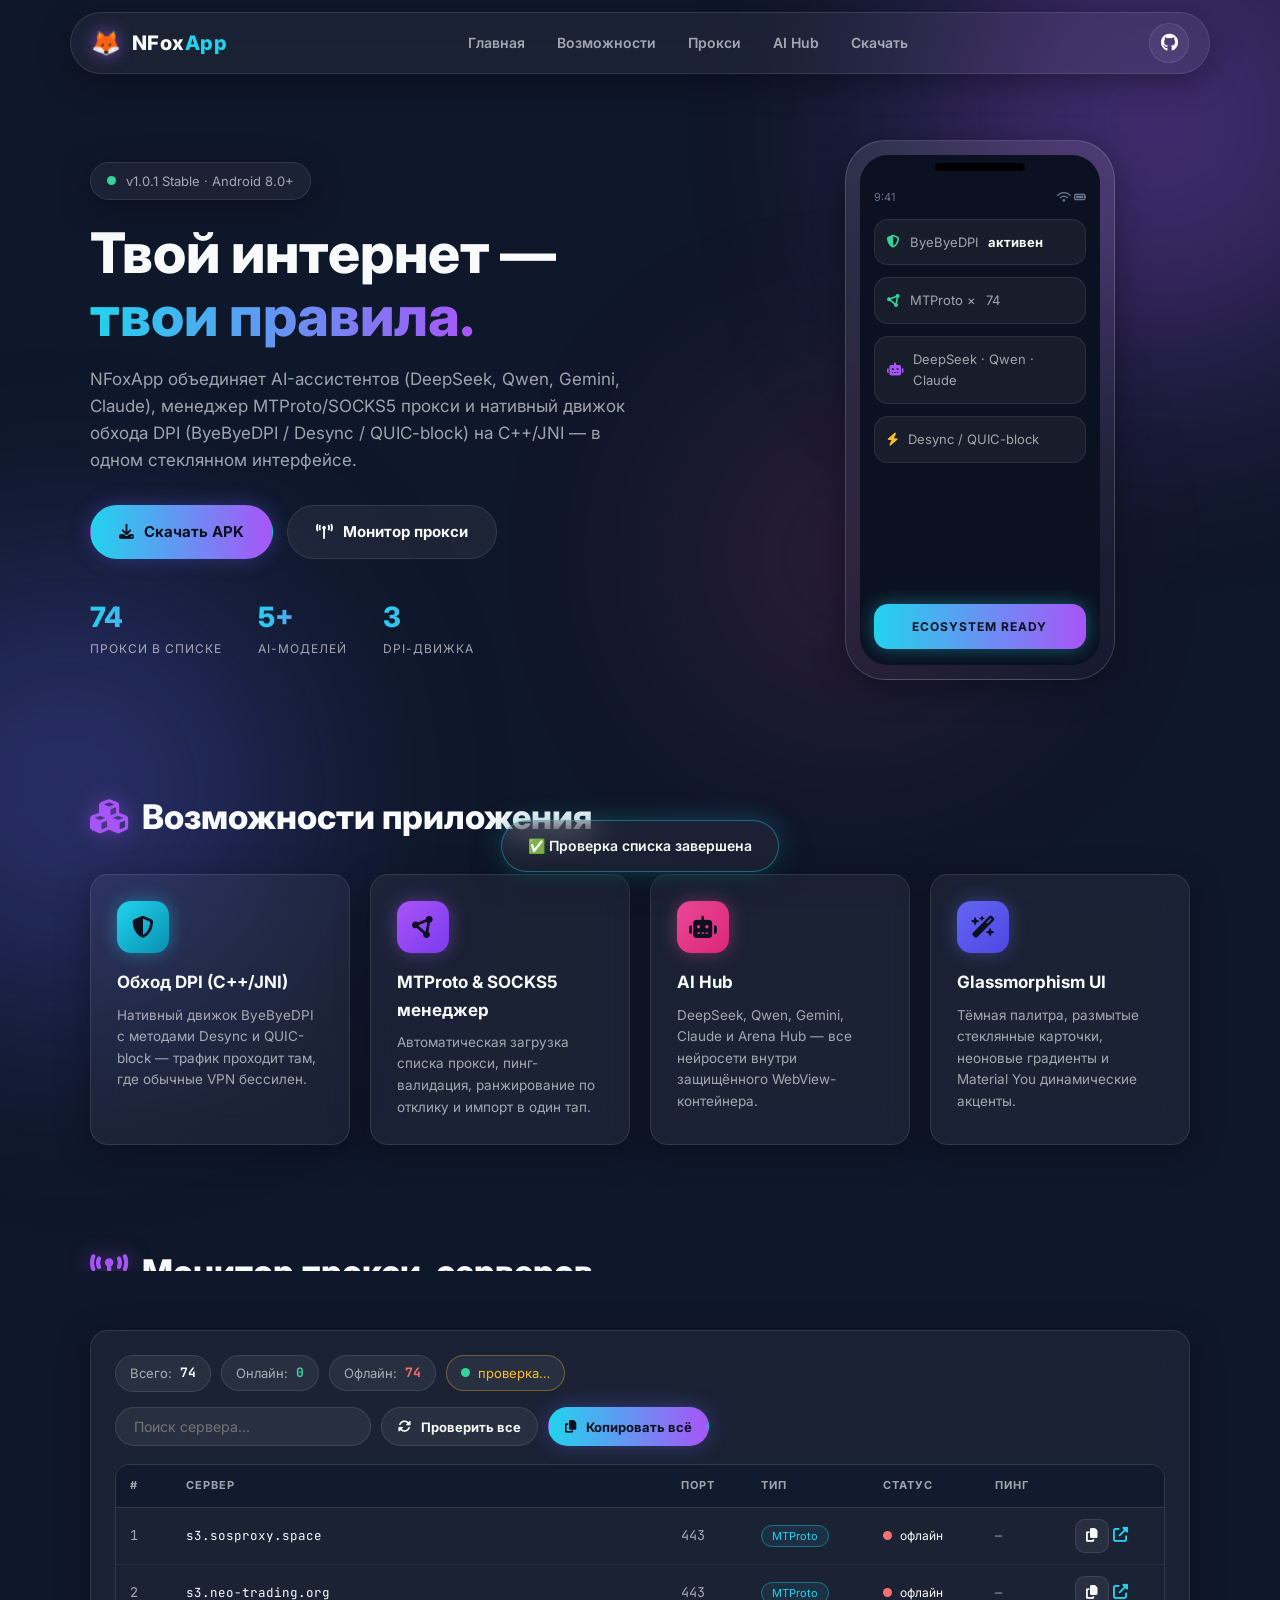
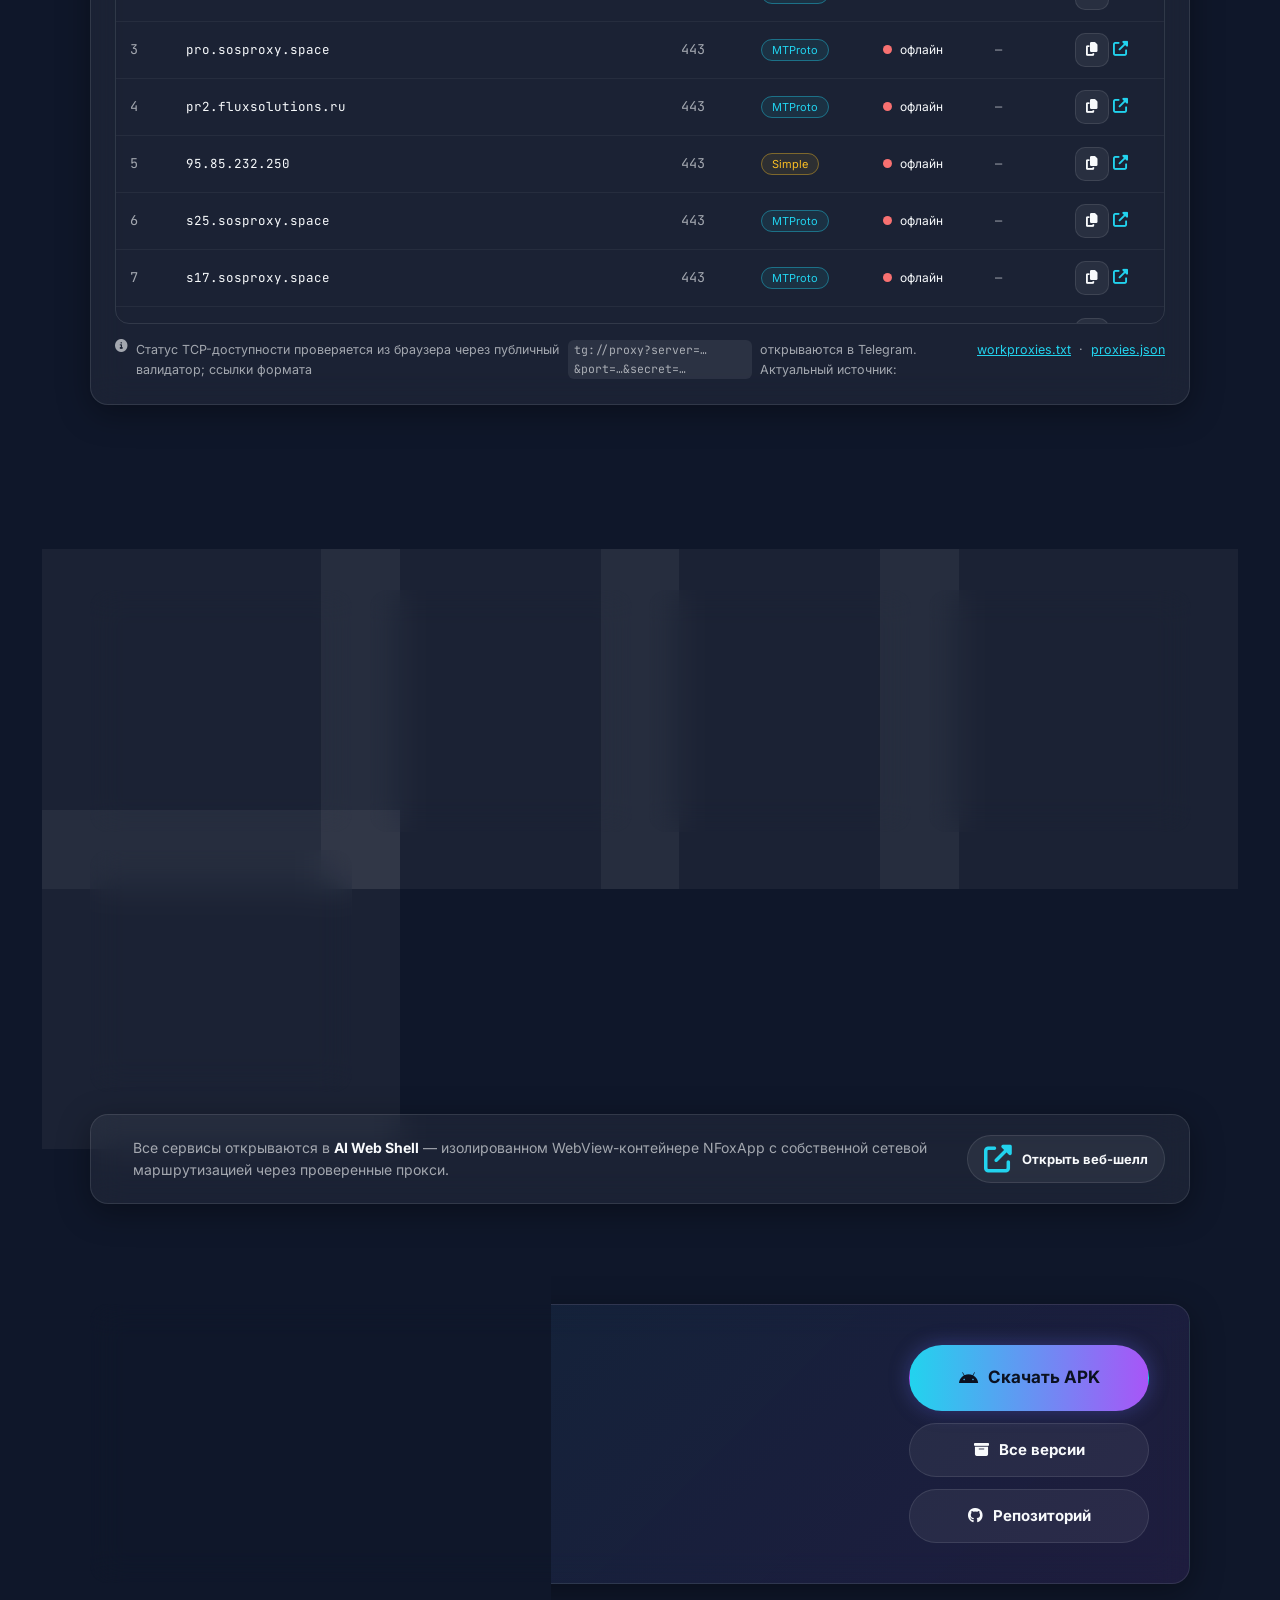
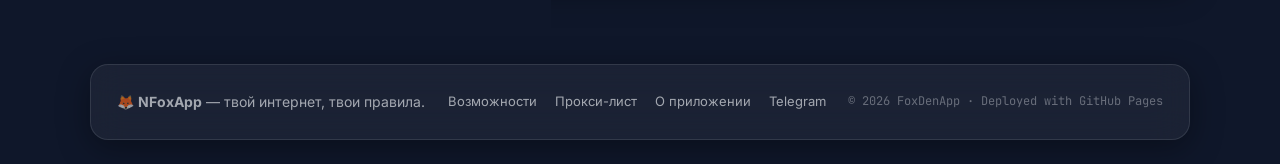
==== index.html @ ea8c168e "NFoxApp Glassmorphic Landing with Proxy Monitor and GitHub Pages CI/CD - Added index.html, styles.cs" ====
<!DOCTYPE html>
<html lang="ru">
<head>
    <meta charset="UTF-8">
    <meta name="viewport" content="width=device-width, initial-scale=1.0">
    <meta name="description" content="NFoxApp — AI-ассистенты, MTProto/SOCKS5 прокси и нативный обход DPI в одном стеклянном интерфейсе.">
    <title>NFoxApp 🦊 — AI Hub · Прокси · Обход DPI</title>
    <link rel="preconnect" href="https://fonts.googleapis.com">
    <link rel="preconnect" href="https://fonts.gstatic.com" crossorigin>
    <link href="https://fonts.googleapis.com/css2?family=Inter:wght@300;400;600;700;800&family=JetBrains+Mono:wght@400;600&display=swap" rel="stylesheet">
    <link rel="stylesheet" href="https://cdnjs.cloudflare.com/ajax/libs/font-awesome/6.5.1/css/all.min.css">
    <link rel="stylesheet" href="styles.css">
</head>
<body>
    <!-- Фоновые неоновые сферы -->
    <div class="orb orb-purple"></div>
    <div class="orb orb-blue"></div>
    <div class="orb orb-pink"></div>

    <!-- ===================== ШАПКА ===================== -->
    <header class="site-header glass">
        <a href="#" class="logo">
            <span class="logo-icon">🦊</span>
            <span class="logo-text">NFox<span class="logo-accent">App</span></span>
        </a>
        <nav class="main-nav" id="mainNav">
            <a href="#hero">Главная</a>
            <a href="#features">Возможности</a>
            <a href="#proxy-monitor">Прокси</a>
            <a href="#ai-hub">AI Hub</a>
            <a href="#download">Скачать</a>
        </nav>
        <div class="header-actions">
            <a href="https://github.com/FoxDenApp" target="_blank" rel="noopener" class="icon-btn" title="GitHub репозиторий">
                <i class="fa-brands fa-github"></i>
            </a>
            <button class="burger" id="burgerBtn" aria-label="Открыть меню">
                <span></span><span></span><span></span>
            </button>
        </div>
    </header>

    <main>
        <!-- ===================== HERO ===================== -->
        <section class="hero" id="hero">
            <div class="hero-content reveal">
                <div class="hero-badge glass">
                    <span class="pulse-dot"></span> v1.0.1 Stable · Android 8.0+
                </div>
                <h1 class="hero-title">
                    Твой интернет —<br>
                    <span class="gradient-text">твои правила.</span>
                </h1>
                <p class="hero-subtitle">
                    NFoxApp объединяет AI-ассистентов (DeepSeek, Qwen, Gemini, Claude),
                    менеджер MTProto/SOCKS5 прокси и нативный движок обхода DPI
                    (ByeByeDPI / Desync / QUIC-block) на C++/JNI — в одном стеклянном интерфейсе.
                </p>
                <div class="hero-buttons">
                    <a href="#download" class="btn btn-primary"><i class="fa-solid fa-download"></i> Скачать APK</a>
                    <a href="#proxy-monitor" class="btn btn-ghost"><i class="fa-solid fa-tower-broadcast"></i> Монитор прокси</a>
                </div>
                <div class="hero-stats">
                    <div class="stat"><span class="stat-num gradient-text" id="statProxies">—</span><span class="stat-label">прокси в списке</span></div>
                    <div class="stat"><span class="stat-num gradient-text">5+</span><span class="stat-label">AI-моделей</span></div>
                    <div class="stat"><span class="stat-num gradient-text">3</span><span class="stat-label">DPI-движка</span></div>
                </div>
            </div>
            <div class="hero-visual reveal delay-2">
                <div class="phone-mock glass">
                    <div class="phone-notch"></div>
                    <div class="phone-screen">
                        <div class="phone-statusbar"><span>9:41</span><span><i class="fa-solid fa-wifi"></i> <i class="fa-solid fa-battery-full"></i></span></div>
                        <div class="phone-card"><i class="fa-solid fa-shield-halved ok"></i> ByeByeDPI <b>активен</b></div>
                        <div class="phone-card"><i class="fa-solid fa-circle-nodes ok"></i> MTProto × <span id="phoneProxyCount">81</span></div>
                        <div class="phone-card"><i class="fa-solid fa-robot ai"></i> DeepSeek · Qwen · Claude</div>
                        <div class="phone-card"><i class="fa-solid fa-bolt warn"></i> Desync / QUIC-block</div>
                        <div class="phone-btn">ECOSYSTEM READY</div>
                    </div>
                </div>
            </div>
        </section>

        <!-- ===================== ВОЗМОЖНОСТИ ===================== -->
        <section class="section-block" id="features">
            <h2 class="section-title reveal"><i class="fa-solid fa-cubes"></i> Возможности приложения</h2>
            <div class="features-grid">
                <article class="glass card feat-card reveal">
                    <div class="feat-icon icon-cyan"><i class="fa-solid fa-shield-halved"></i></div>
                    <h3>Обход DPI (C++/JNI)</h3>
                    <p>Нативный движок ByeByeDPI с методами Desync и QUIC-block — трафик проходит там, где обычные VPN бессилен.</p>
                </article>
                <article class="glass card feat-card reveal delay-1">
                    <div class="feat-icon icon-purple"><i class="fa-solid fa-circle-nodes"></i></div>
                    <h3>MTProto & SOCKS5 менеджер</h3>
                    <p>Автоматическая загрузка списка прокси, пинг-валидация, ранжирование по отклику и импорт в один тап.</p>
                </article>
                <article class="glass card feat-card reveal delay-2">
                    <div class="feat-icon icon-pink"><i class="fa-solid fa-robot"></i></div>
                    <h3>AI Hub</h3>
                    <p>DeepSeek, Qwen, Gemini, Claude и Arena Hub — все нейросети внутри защищённого WebView-контейнера.</p>
                </article>
                <article class="glass card feat-card reveal delay-3">
                    <div class="feat-icon icon-blue"><i class="fa-solid fa-wand-magic-sparkles"></i></div>
                    <h3>Glassmorphism UI</h3>
                    <p>Тёмная палитра, размытые стеклянные карточки, неоновые градиенты и Material You динамические акценты.</p>
                </article>
            </div>
        </section>

        <!-- ===================== МОНИТОР ПРОКСИ ===================== -->
        <section class="section-block" id="proxy-monitor">
            <h2 class="section-title reveal"><i class="fa-solid fa-tower-broadcast"></i> Монитор прокси-серверов</h2>
            <div class="glass card monitor-panel reveal">
                <div class="monitor-toolbar">
                    <div class="monitor-summary">
                        <span class="chip chip-total">Всего: <b id="pxTotal">0</b></span>
                        <span class="chip chip-online">Онлайн: <b id="pxOnline">0</b></span>
                        <span class="chip chip-offline">Офлайн: <b id="pxOffline">0</b></span>
                        <span class="chip chip-checking" id="pxChecking" hidden><span class="pulse-dot"></span> проверка…</span>
                    </div>
                    <div class="monitor-actions">
                        <input type="search" id="proxySearch" class="glass-input" placeholder="Поиск сервера…" aria-label="Поиск по серверам">
                        <button class="btn btn-small btn-ghost" id="checkAllBtn"><i class="fa-solid fa-rotate"></i> Проверить все</button>
                        <button class="btn btn-small btn-primary" id="copyAllBtn"><i class="fa-solid fa-copy"></i> Копировать всё</button>
                    </div>
                </div>
                <div class="proxy-list-wrap">
                    <table class="proxy-table">
                        <thead>
                            <tr>
                                <th>#</th><th>Сервер</th><th>Порт</th><th>Тип</th><th>Статус</th><th>Пинг</th><th></th>
                            </tr>
                        </thead>
                        <tbody id="proxyTableBody">
                            <tr><td colspan="7" class="proxy-empty">Загрузка списка из workproxies.txt…</td></tr>
                        </tbody>
                    </table>
                </div>
                <p class="monitor-note">
                    <i class="fa-solid fa-circle-info"></i> Статус TCP-доступности проверяется из браузера через публичный валидатор;
                    ссылки формата <code>tg://proxy?server=…&amp;port=…&amp;secret=…</code> открываются в Telegram.
                    Актуальный источник: <a href="workproxies.txt" target="_blank">workproxies.txt</a> ·
                    <a href="proxies.json" target="_blank">proxies.json</a>
                </p>
            </div>
        </section>

        <!-- ===================== AI HUB ===================== -->
        <section class="section-block" id="ai-hub">
            <h2 class="section-title reveal"><i class="fa-solid fa-brain"></i> AI Hub — модели под капотом</h2>
            <div class="ai-grid">
                <article class="glass card ai-card reveal" data-model="deepseek" tabindex="0">
                    <div class="ai-head">
                        <span class="ai-logo" style="--ai-color:#4D6BFE">DS</span>
                        <div><h3>DeepSeek</h3><span class="ai-tag"> reasoning · code</span></div>
                    </div>
                    <p>Глубокое рассуждение и генерация кода. Открытые веса, русский язык «из коробки».</p>
                    <div class="ai-bar"><span style="--w:94%"></span></div>
                    <div class="ai-meta"><span>Контекст 128K</span><span class="ai-status">online</span></div>
                </article>
                <article class="glass card ai-card reveal delay-1" data-model="qwen" tabindex="0">
                    <div class="ai-head">
                        <span class="ai-logo" style="--ai-color:#1J6FFA">QW</span>
                        <div><h3>Qwen</h3><span class="ai-tag"> multilingual</span></div>
                    </div>
                    <p>Мультимодальная модель Alibaba: текст, изображения, длинные документы.</p>
                    <div class="ai-bar"><span style="--w:90%"></span></div>
                    <div class="ai-meta"><span>Контекст 1M</span><span class="ai-status">online</span></div>
                </article>
                <article class="glass card ai-card reveal delay-2" data-model="gemini" tabindex="0">
                    <div class="ai-head">
                        <span class="ai-logo" style="--ai-color:#4285F4">GM</span>
                        <div><h3>Gemini</h3><span class="ai-tag"> google</span></div>
                    </div>
                    <p>Флагман Google: мультимодальность, поиск в реальном времени, агентные сценарии.</p>
                    <div class="ai-bar"><span style="--w:92%"></span></div>
                    <div class="ai-meta"><span>Контекст 2M</span><span class="ai-status">online</span></div>
                </article>
                <article class="glass card ai-card reveal delay-3" data-model="claude" tabindex="0">
                    <div class="ai-head">
                        <span class="ai-logo" style="--ai-color:#D97757">CL</span>
                        <div><h3>Claude</h3><span class="ai-tag"> Anthropic</span></div>
                    </div>
                    <p>Модель Anthropic с лучшим длинным контекстом, безопасностью и стилем изложения.</p>
                    <div class="ai-bar"><span style="--w:96%"></span></div>
                    <div class="ai-meta"><span>Контекст 200K</span><span class="ai-status">online</span></div>
                </article>
                <article class="glass card ai-card reveal delay-4" data-model="arena" tabindex="0">
                    <div class="ai-head">
                        <span class="ai-logo" style="--ai-color:#A855F7">AR</span>
                        <div><h3>Arena Hub</h3><span class="ai-tag"> battle mode</span></div>
                    </div>
                    <p>Сравнение ответов нескольких моделей бок о бок — выбирай сильнейшего в слепом голосовании.</p>
                    <div class="ai-bar"><span style="--w:88%"></span></div>
                    <div class="ai-meta"><span>Multi-model</span><span class="ai-status">beta</span></div>
                </article>
            </div>
            <div class="glass card ai-shell-note reveal">
                <i class="fa-solid fa-browser"></i>
                <p>Все сервисы открываются в <b>AI Web Shell</b> — изолированном WebView-контейнере NFoxApp
                   с собственной сетевой маршрутизацией через проверенные прокси.</p>
                <button class="btn btn-small btn-ghost" id="openShellBtn"><i class="fa-solid fa-up-right-from-square"></i> Открыть веб-шелл</button>
            </div>
        </section>

        <!-- ===================== СКАЧИВАНИЕ ===================== -->
        <section class="section-block" id="download">
            <div class="glass card download-card reveal">
                <div class="download-info">
                    <h2><span class="gradient-text">NFoxApp</span> <span class="badge-ver" id="apkVersionBadge">v1.0.1</span></h2>
                    <ul class="changelog" id="changelogList">
                        <li>Загрузка информации о релизе…</li>
                    </ul>
                </div>
                <div class="download-actions">
                    <a href="#" id="apkDownloadBtn" class="btn btn-primary btn-big"><i class="fa-brands fa-android"></i> Скачать APK</a>
                    <a href="download.html" class="btn btn-ghost"><i class="fa-solid fa-box-archive"></i> Все версии</a>
                    <a href="https://github.com/FoxDenApp" target="_blank" rel="noopener" class="btn btn-ghost"><i class="fa-brands fa-github"></i> Репозиторий</a>
                </div>
            </div>
        </section>
    </main>

    <!-- ===================== ПОДВАЛ ===================== -->
    <footer class="site-footer">
        <div class="footer-inner glass">
            <div class="footer-brand">🦊 <b>NFoxApp</b> — твой интернет, твои правила.</div>
            <nav class="footer-nav">
                <a href="#features">Возможности</a>
                <a href="workproxies.txt">Прокси-лист</a>
                <a href="infoapp.html">О приложении</a>
                <a href="https://t.me/nfoxapp" target="_blank" rel="noopener">Telegram</a>
            </nav>
            <div class="footer-copy">© 2026 FoxDenApp · Deployed with GitHub Pages</div>
        </div>
    </footer>

    <!-- Тост -->
    <div class="toast glass" id="toast" role="status" aria-live="polite"></div>

    <script src="app.js"></script>
</body>
</html>
---- styles.css ----
/* ============================================================
   NFoxApp Landing — Dark Glassmorphism UI
   Палитра: фон #0F172A, неон лила/циан/синий, blur(16px)
   ============================================================ */

:root {
    --bg: #0F172A;
    --bg-2: #1E293B;
    --glass-bg: rgba(255, 255, 255, 0.05);
    --glass-bg-hover: rgba(255, 255, 255, 0.09);
    --glass-border: rgba(255, 255, 255, 0.1);
    --glass-blur: blur(16px);
    --accent-cyan: #22D3EE;
    --accent-purple: #A855F7;
    --accent-blue: #6366F1;
    --accent-pink: #EC4899;
    --ok: #34D399;
    --warn: #FBBF24;
    --err: #F87171;
    --text: #F8FAFC;
    --text-sec: rgba(248, 250, 252, 0.62);
    --radius: 18px;
    --shadow: 0 8px 32px rgba(0, 0, 0, 0.35);
    --font: 'Inter', system-ui, -apple-system, sans-serif;
    --mono: 'JetBrains Mono', ui-monospace, monospace;
}

* { margin: 0; padding: 0; box-sizing: border-box; -webkit-tap-highlight-color: transparent; }

html { scroll-behavior: smooth; }

body {
    font-family: var(--font);
    background: var(--bg);
    color: var(--text);
    min-height: 100vh;
    overflow-x: hidden;
    line-height: 1.6;
}

::selection { background: rgba(168, 85, 247, 0.4); }

/* ---------- Фоновые неоновые сферы ---------- */
.orb {
    position: fixed; border-radius: 50%; filter: blur(120px);
    opacity: 0.35; pointer-events: none; z-index: 0;
}
.orb-purple { width: 480px; height: 480px; background: var(--accent-purple); top: -120px; right: -120px; animation: drift 14s ease-in-out infinite; }
.orb-blue   { width: 420px; height: 420px; background: var(--accent-blue);  bottom: -100px; left: -140px; animation: drift 18s ease-in-out infinite reverse; }
.orb-pink   { width: 300px; height: 300px; background: var(--accent-pink);  top: 45%; left: 55%; opacity: 0.18; animation: drift 22s ease-in-out infinite; }
@keyframes drift {
    0%, 100% { transform: translate(0, 0) scale(1); }
    50%      { transform: translate(-40px, 30px) scale(1.08); }
}

/* ---------- Стеклянные базовые классы ---------- */
.glass {
    background: var(--glass-bg);
    backdrop-filter: var(--glass-blur);
    -webkit-backdrop-filter: var(--glass-blur);
    border: 1px solid var(--glass-border);
    border-radius: var(--radius);
    box-shadow: var(--shadow);
}
.card { transition: transform 0.35s cubic-bezier(.2,.8,.2,1), border-color .35s, box-shadow .35s, background .35s; }
.card:hover { background: var(--glass-bg-hover); transform: translateY(-4px); border-color: rgba(168, 85, 247, 0.45); box-shadow: 0 0 28px rgba(168, 85, 247, 0.18), var(--shadow); }

main { position: relative; z-index: 1; }

.gradient-text {
    background: linear-gradient(90deg, var(--accent-cyan), var(--accent-purple));
    -webkit-background-clip: text; background-clip: text;
    -webkit-text-fill-color: transparent; color: transparent;
}

/* ---------- Шапка ---------- */
.site-header {
    position: fixed; top: 12px; left: 50%; transform: translateX(-50%);
    width: min(1140px, calc(100% - 24px));
    display: flex; align-items: center; justify-content: space-between; gap: 16px;
    padding: 10px 20px; z-index: 100; border-radius: 999px;
}
.logo { display: flex; align-items: center; gap: 10px; text-decoration: none; color: var(--text); font-weight: 800; font-size: 20px; letter-spacing: .5px; }
.logo-icon { font-size: 24px; filter: drop-shadow(0 0 8px rgba(168,85,247,.7)); }
.logo-accent { color: var(--accent-cyan); }
.main-nav { display: flex; gap: 4px; }
.main-nav a {
    color: var(--text-sec); text-decoration: none; font-size: 14px; font-weight: 600;
    padding: 8px 14px; border-radius: 999px; transition: .25s;
}
.main-nav a:hover { color: var(--text); background: rgba(255,255,255,.08); }
.header-actions { display: flex; align-items: center; gap: 10px; }
.icon-btn {
    width: 40px; height: 40px; display: grid; place-items: center; border-radius: 50%;
    background: rgba(255,255,255,.06); border: 1px solid var(--glass-border);
    color: var(--text); font-size: 18px; text-decoration: none; transition: .25s;
}
.icon-btn:hover { border-color: var(--accent-cyan); box-shadow: 0 0 14px rgba(34,211,238,.35); }
.burger { display: none; flex-direction: column; gap: 5px; background: none; border: none; cursor: pointer; padding: 8px; }
.burger span { width: 22px; height: 2px; background: var(--text); border-radius: 2px; transition: .3s; }
.burger.open span:nth-child(1) { transform: translateY(7px) rotate(45deg); }
.burger.open span:nth-child(2) { opacity: 0; }
.burger.open span:nth-child(3) { transform: translateY(-7px) rotate(-45deg); }

/* ---------- HERO ---------- */
.hero {
    max-width: 1140px; margin: 0 auto; padding: 140px 20px 60px;
    display: grid; grid-template-columns: 1.2fr .8fr; gap: 48px; align-items: center;
}
.hero-badge {
    display: inline-flex; align-items: center; gap: 10px; padding: 8px 16px;
    border-radius: 999px; font-size: 13px; color: var(--text-sec); margin-bottom: 22px;
}
.pulse-dot { width: 9px; height: 9px; border-radius: 50%; background: var(--ok); box-shadow: 0 0 0 0 rgba(52,211,153,.6); animation: pulse 1.8s infinite; }
@keyframes pulse {
    0%   { box-shadow: 0 0 0 0 rgba(52,211,153,.55); }
    70%  { box-shadow: 0 0 0 10px rgba(52,211,153,0); }
    100% { box-shadow: 0 0 0 0 rgba(52,211,153,0); }
}
.hero-title { font-size: clamp(34px, 5.4vw, 56px); font-weight: 800; line-height: 1.12; margin-bottom: 18px; }
.hero-subtitle { font-size: 17px; color: var(--text-sec); max-width: 560px; margin-bottom: 30px; }
.hero-buttons { display: flex; gap: 14px; flex-wrap: wrap; margin-bottom: 36px; }
.hero-stats { display: flex; gap: 36px; flex-wrap: wrap; }
.stat { display: flex; flex-direction: column; }
.stat-num { font-size: 28px; font-weight: 800; }
.stat-label { font-size: 12px; color: var(--text-sec); text-transform: uppercase; letter-spacing: 1px; }

/* Макет телефона */
.hero-visual { display: flex; justify-content: center; animation: floaty 6s ease-in-out infinite; }
@keyframes floaty { 0%,100% { transform: translateY(0);} 50% { transform: translateY(-14px);} }
.phone-mock {
    width: 270px; height: 540px; border-radius: 40px; padding: 14px;
    background: linear-gradient(160deg, rgba(255,255,255,.10), rgba(255,255,255,.02));
    border: 1px solid rgba(255,255,255,.16); position: relative;
}
.phone-notch { position: absolute; top: 22px; left: 50%; transform: translateX(-50%); width: 90px; height: 8px; background: #000; border-radius: 8px; z-index: 2; }
.phone-screen {
    width: 100%; height: 100%; border-radius: 28px; background: #0B1120;
    padding: 34px 14px 16px; display: flex; flex-direction: column; gap: 12px; overflow: hidden;
}
.phone-statusbar { display: flex; justify-content: space-between; font-size: 11px; color: #64748B; }
.phone-card {
    background: rgba(255,255,255,.05); border: 1px solid rgba(255,255,255,.09);
    border-radius: 14px; padding: 12px; font-size: 13px; color: var(--text-sec);
    display: flex; align-items: center; gap: 10px;
}
.phone-card b { color: var(--text); }
.phone-card i.ok { color: var(--ok); } .phone-card i.ai { color: var(--accent-purple); } .phone-card i.warn { color: var(--warn); }
.phone-btn {
    margin-top: auto; text-align: center; padding: 13px; border-radius: 14px; font-weight: 700; font-size: 12px;
    letter-spacing: 1px; color: #0B1120; background: linear-gradient(90deg, var(--accent-cyan), var(--accent-purple));
    box-shadow: 0 0 18px rgba(34,211,238,.4);
}

/* ---------- Кнопки ---------- */
.btn {
    display: inline-flex; align-items: center; justify-content: center; gap: 10px;
    padding: 14px 28px; border-radius: 999px; font-weight: 700; font-size: 15px;
    text-decoration: none; cursor: pointer; border: 1px solid transparent; transition: .3s;
    font-family: var(--font);
}
.btn-primary {
    color: #0B1120; background: linear-gradient(90deg, var(--accent-cyan), var(--accent-purple));
    box-shadow: 0 0 20px rgba(99,102,241,.35);
}
.btn-primary:hover { transform: scale(1.04); box-shadow: 0 0 32px rgba(34,211,238,.55); }
.btn-ghost { color: var(--text); background: rgba(255,255,255,.06); border-color: var(--glass-border); }
.btn-ghost:hover { border-color: var(--accent-cyan); box-shadow: 0 0 16px rgba(34,211,238,.25); }
.btn-small { padding: 9px 16px; font-size: 13px; }
.btn-big { padding: 18px 36px; font-size: 17px; }

/* ---------- Секции ---------- */
.section-block { max-width: 1140px; margin: 0 auto; padding: 50px 20px; }
.section-title { font-size: clamp(24px, 3.4vw, 34px); font-weight: 800; margin-bottom: 30px; display: flex; align-items: center; gap: 14px; }
.section-title i { color: var(--accent-purple); filter: drop-shadow(0 0 10px rgba(168,85,247,.5)); }

/* Возможности */
.features-grid { display: grid; grid-template-columns: repeat(auto-fit, minmax(240px, 1fr)); gap: 20px; }
.feat-card { padding: 26px; }
.feat-icon {
    width: 52px; height: 52px; border-radius: 14px; display: grid; place-items: center;
    font-size: 22px; margin-bottom: 16px; color: #0B1120;
}
.icon-cyan   { background: linear-gradient(135deg, #22D3EE, #0891B2); box-shadow: 0 0 18px rgba(34,211,238,.4); }
.icon-purple { background: linear-gradient(135deg, #A855F7, #7C3AED); box-shadow: 0 0 18px rgba(168,85,247,.4); }
.icon-pink   { background: linear-gradient(135deg, #EC4899, #DB2777); box-shadow: 0 0 18px rgba(236,72,153,.4); }
.icon-blue   { background: linear-gradient(135deg, #6366F1, #4F46E5); box-shadow: 0 0 18px rgba(99,102,241,.4); }
.feat-card h3 { font-size: 17px; margin-bottom: 8px; }
.feat-card p { font-size: 13.5px; color: var(--text-sec); }

/* ---------- Монитор прокси ---------- */
.monitor-panel { padding: 24px; }
.monitor-toolbar { display: flex; justify-content: space-between; align-items: center; gap: 16px; flex-wrap: wrap; margin-bottom: 18px; }
.monitor-summary { display: flex; gap: 10px; flex-wrap: wrap; }
.chip {
    padding: 7px 14px; border-radius: 999px; font-size: 13px;
    background: rgba(255,255,255,.06); border: 1px solid var(--glass-border); color: var(--text-sec);
    display: inline-flex; align-items: center; gap: 8px;
}
.chip b { color: var(--text); font-family: var(--mono); }
.chip-online b { color: var(--ok); } .chip-offline b { color: var(--err); }
.chip-checking { color: var(--warn); border-color: rgba(251,191,36,.35); }
.monitor-actions { display: flex; gap: 10px; flex-wrap: wrap; }
.glass-input {
    background: rgba(255,255,255,.06); border: 1px solid var(--glass-border); color: var(--text);
    border-radius: 999px; padding: 10px 18px; font-size: 14px; outline: none; font-family: var(--font);
    min-width: 180px; transition: .25s;
}
.glass-input:focus { border-color: var(--accent-cyan); box-shadow: 0 0 12px rgba(34,211,238,.3); }

.proxy-list-wrap { overflow-x: auto; border-radius: 14px; border: 1px solid var(--glass-border); max-height: 460px; overflow-y: auto; }
.proxy-table { width: 100%; border-collapse: collapse; font-size: 13.5px; min-width: 620px; }
.proxy-table thead th {
    position: sticky; top: 0; background: #111A2E; text-align: left; padding: 12px 14px;
    font-size: 11px; text-transform: uppercase; letter-spacing: 1px; color: var(--text-sec);
    border-bottom: 1px solid var(--glass-border); z-index: 2;
}
.proxy-table td { padding: 11px 14px; border-bottom: 1px solid rgba(255,255,255,.05); }
.proxy-table tbody tr { transition: background .2s; }
.proxy-table tbody tr:hover { background: rgba(168,85,247,.07); }
.px-server { font-family: var(--mono); font-size: 12.5px; word-break: break-all; }
.px-port { font-family: var(--mono); color: var(--text-sec); }
.px-type { font-size: 11px; padding: 3px 10px; border-radius: 999px; border: 1px solid; }
.px-type.mtproto { color: var(--accent-cyan); border-color: rgba(34,211,238,.4); background: rgba(34,211,238,.08); }
.px-type.simple  { color: var(--warn); border-color: rgba(251,191,36,.4); background: rgba(251,191,36,.08); }
.px-status { display: inline-flex; align-items: center; gap: 8px; font-size: 12px; }
.px-dot { width: 9px; height: 9px; border-radius: 50%; background: #475569; flex-shrink: 0; }
.px-dot.online { background: var(--ok); box-shadow: 0 0 8px var(--ok); }
.px-dot.offline { background: var(--err); }
.px-dot.pending { background: var(--warn); animation: pulse 1.2s infinite; }
.px-ping { font-family: var(--mono); font-size: 12px; color: var(--text-sec); }
.px-copy {
    background: rgba(255,255,255,.06); border: 1px solid var(--glass-border); color: var(--text);
    border-radius: 10px; width: 34px; height: 34px; cursor: pointer; transition: .25s;
}
.px-copy:hover { border-color: var(--accent-purple); box-shadow: 0 0 10px rgba(168,85,247,.4); }
.px-open { color: var(--accent-cyan); text-decoration: none; font-size: 15px; }
.px-open:hover { text-shadow: 0 0 10px var(--accent-cyan); }
.proxy-empty { text-align: center; color: var(--text-sec); padding: 30px !important; }
.monitor-note { margin-top: 16px; font-size: 12.5px; color: var(--text-sec); display: flex; gap: 8px; align-items: flex-start; }
.monitor-note code { font-family: var(--mono); background: rgba(255,255,255,.07); padding: 1px 6px; border-radius: 6px; font-size: 11.5px; }
.monitor-note a { color: var(--accent-cyan); }

/* ---------- AI Hub ---------- */
.ai-grid { display: grid; grid-template-columns: repeat(auto-fit, minmax(230px, 1fr)); gap: 18px; }
.ai-card { padding: 22px; cursor: pointer; position: relative; overflow: hidden; }
.ai-card::after {
    content: ''; position: absolute; inset: 0; border-radius: inherit; pointer-events: none;
    background: radial-gradient(400px circle at var(--mx,50%) var(--my,50%), rgba(168,85,247,.14), transparent 45%);
    opacity: 0; transition: opacity .3s;
}
.ai-card:hover::after { opacity: 1; }
.ai-head { display: flex; align-items: center; gap: 14px; margin-bottom: 12px; }
.ai-logo {
    width: 46px; height: 46px; border-radius: 13px; display: grid; place-items: center;
    font-weight: 800; font-size: 15px; color: #fff; flex-shrink: 0;
    background: linear-gradient(135deg, var(--ai-color), color-mix(in srgb, var(--ai-color) 55%, #000));
    box-shadow: 0 0 16px color-mix(in srgb, var(--ai-color) 55%, transparent);
}
.ai-head h3 { font-size: 17px; }
.ai-tag { font-size: 11px; color: var(--text-sec); letter-spacing: .5px; }
.ai-card p { font-size: 13px; color: var(--text-sec); margin-bottom: 14px; min-height: 58px; }
.ai-bar { height: 6px; border-radius: 3px; background: rgba(255,255,255,.08); overflow: hidden; margin-bottom: 10px; }
.ai-bar span {
    display: block; height: 100%; width: 0; border-radius: 3px;
    background: linear-gradient(90deg, var(--accent-cyan), var(--accent-purple));
    transition: width 1.2s cubic-bezier(.2,.8,.2,1);
}
.ai-card.in-view .ai-bar span { width: var(--w); }
.ai-meta { display: flex; justify-content: space-between; font-size: 11.5px; color: var(--text-sec); font-family: var(--mono); }
.ai-status { color: var(--ok); } .ai-status:has(+ nothing) {}
.ai-meta .ai-status { position: relative; padding-left: 12px; }
.ai-meta .ai-status::before { content: ''; position: absolute; left: 0; top: 50%; transform: translateY(-50%); width: 6px; height: 6px; border-radius: 50%; background: var(--ok); box-shadow: 0 0 6px var(--ok); }
.ai-meta .ai-status:not(.online)::before { background: var(--warn); box-shadow: 0 0 6px var(--warn); }
.ai-meta .ai-status:not(.online) { color: var(--warn); }

.ai-shell-note { margin-top: 22px; padding: 20px 24px; display: flex; align-items: center; gap: 18px; flex-wrap: wrap; }
.ai-shell-note i { font-size: 28px; color: var(--accent-cyan); }
.ai-shell-note p { flex: 1; min-width: 240px; font-size: 14px; color: var(--text-sec); }
.ai-shell-note b { color: var(--text); }

/* ---------- Скачать ---------- */
.download-card {
    padding: 40px; display: flex; justify-content: space-between; align-items: center; gap: 32px; flex-wrap: wrap;
    background: linear-gradient(135deg, rgba(34,211,238,.07), rgba(168,85,247,.10));
}
.download-info h2 { font-size: 30px; margin-bottom: 14px; display: flex; align-items: center; gap: 14px; flex-wrap: wrap; }
.badge-ver { font-size: 12px; font-family: var(--mono); padding: 5px 12px; border-radius: 999px; background: rgba(52,211,153,.12); color: var(--ok); border: 1px solid rgba(52,211,153,.35); }
.changelog { list-style: none; font-size: 14px; color: var(--text-sec); }
.changelog li { padding-left: 22px; position: relative; margin-bottom: 6px; }
.changelog li::before { content: '✦'; position: absolute; left: 0; color: var(--accent-purple); }
.download-actions { display: flex; flex-direction: column; gap: 12px; min-width: 240px; }

/* ---------- Подвал ---------- */
.site-footer { max-width: 1140px; margin: 30px auto 24px; padding: 0 20px; position: relative; z-index: 1; }
.footer-inner { padding: 26px; display: flex; justify-content: space-between; align-items: center; gap: 18px; flex-wrap: wrap; }
.footer-brand { font-size: 14px; color: var(--text-sec); }
.footer-nav { display: flex; gap: 18px; flex-wrap: wrap; }
.footer-nav a { color: var(--text-sec); text-decoration: none; font-size: 13px; transition: .25s; }
.footer-nav a:hover { color: var(--accent-cyan); }
.footer-copy { font-size: 12px; color: rgba(248,250,252,.35); font-family: var(--mono); }

/* ---------- Тост ---------- */
.toast {
    position: fixed; bottom: 28px; left: 50%; transform: translate(-50%, 80px);
    padding: 14px 26px; border-radius: 999px; font-size: 14px; font-weight: 600;
    opacity: 0; transition: all .4s cubic-bezier(.2,.8,.2,1); z-index: 200; pointer-events: none;
    border-color: rgba(34,211,238,.4); box-shadow: 0 0 24px rgba(34,211,238,.25), var(--shadow);
}
.toast.show { transform: translate(-50%, 0); opacity: 1; }

/* ---------- Scroll reveal ---------- */
.reveal { opacity: 0; transform: translateY(34px); transition: opacity .8s cubic-bezier(.2,.8,.2,1), transform .8s cubic-bezier(.2,.8,.2,1); }
.reveal.active { opacity: 1; transform: translateY(0); }
.delay-1 { transition-delay: .1s; } .delay-2 { transition-delay: .2s; }
.delay-3 { transition-delay: .3s; } .delay-4 { transition-delay: .4s; }

/* ---------- Адаптивность (Mobile First breakpoints) ---------- */
@media (max-width: 960px) {
    .hero { grid-template-columns: 1fr; padding-top: 120px; text-align: center; }
    .hero-subtitle { margin-inline: auto; }
    .hero-buttons, .hero-stats { justify-content: center; }
    .main-nav {
        position: fixed; top: 76px; left: 12px; right: 12px; flex-direction: column;
        background: rgba(15, 23, 42, 0.92); backdrop-filter: var(--glass-blur);
        border: 1px solid var(--glass-border); border-radius: 20px; padding: 12px;
        transform: translateY(-16px); opacity: 0; pointer-events: none; transition: .3s; z-index: 99;
    }
    .main-nav.open { transform: translateY(0); opacity: 1; pointer-events: auto; }
    .main-nav a { padding: 12px 16px; font-size: 15px; }
    .burger { display: flex; }
}
@media (max-width: 640px) {
    .site-header { top: 8px; padding: 8px 14px; }
    .monitor-toolbar { flex-direction: column; align-items: stretch; }
    .monitor-actions { flex-direction: column; }
    .monitor-actions .btn, .monitor-actions .glass-input { width: 100%; }
    .download-card { padding: 26px; }
    .download-actions { width: 100%; }
    .phone-mock { width: 230px; height: 470px; }
    .proxy-table { font-size: 12.5px; }
}

@media (prefers-reduced-motion: reduce) {
    *, *::before, *::after { animation: none !important; transition: none !important; }
    html { scroll-behavior: auto; }
}
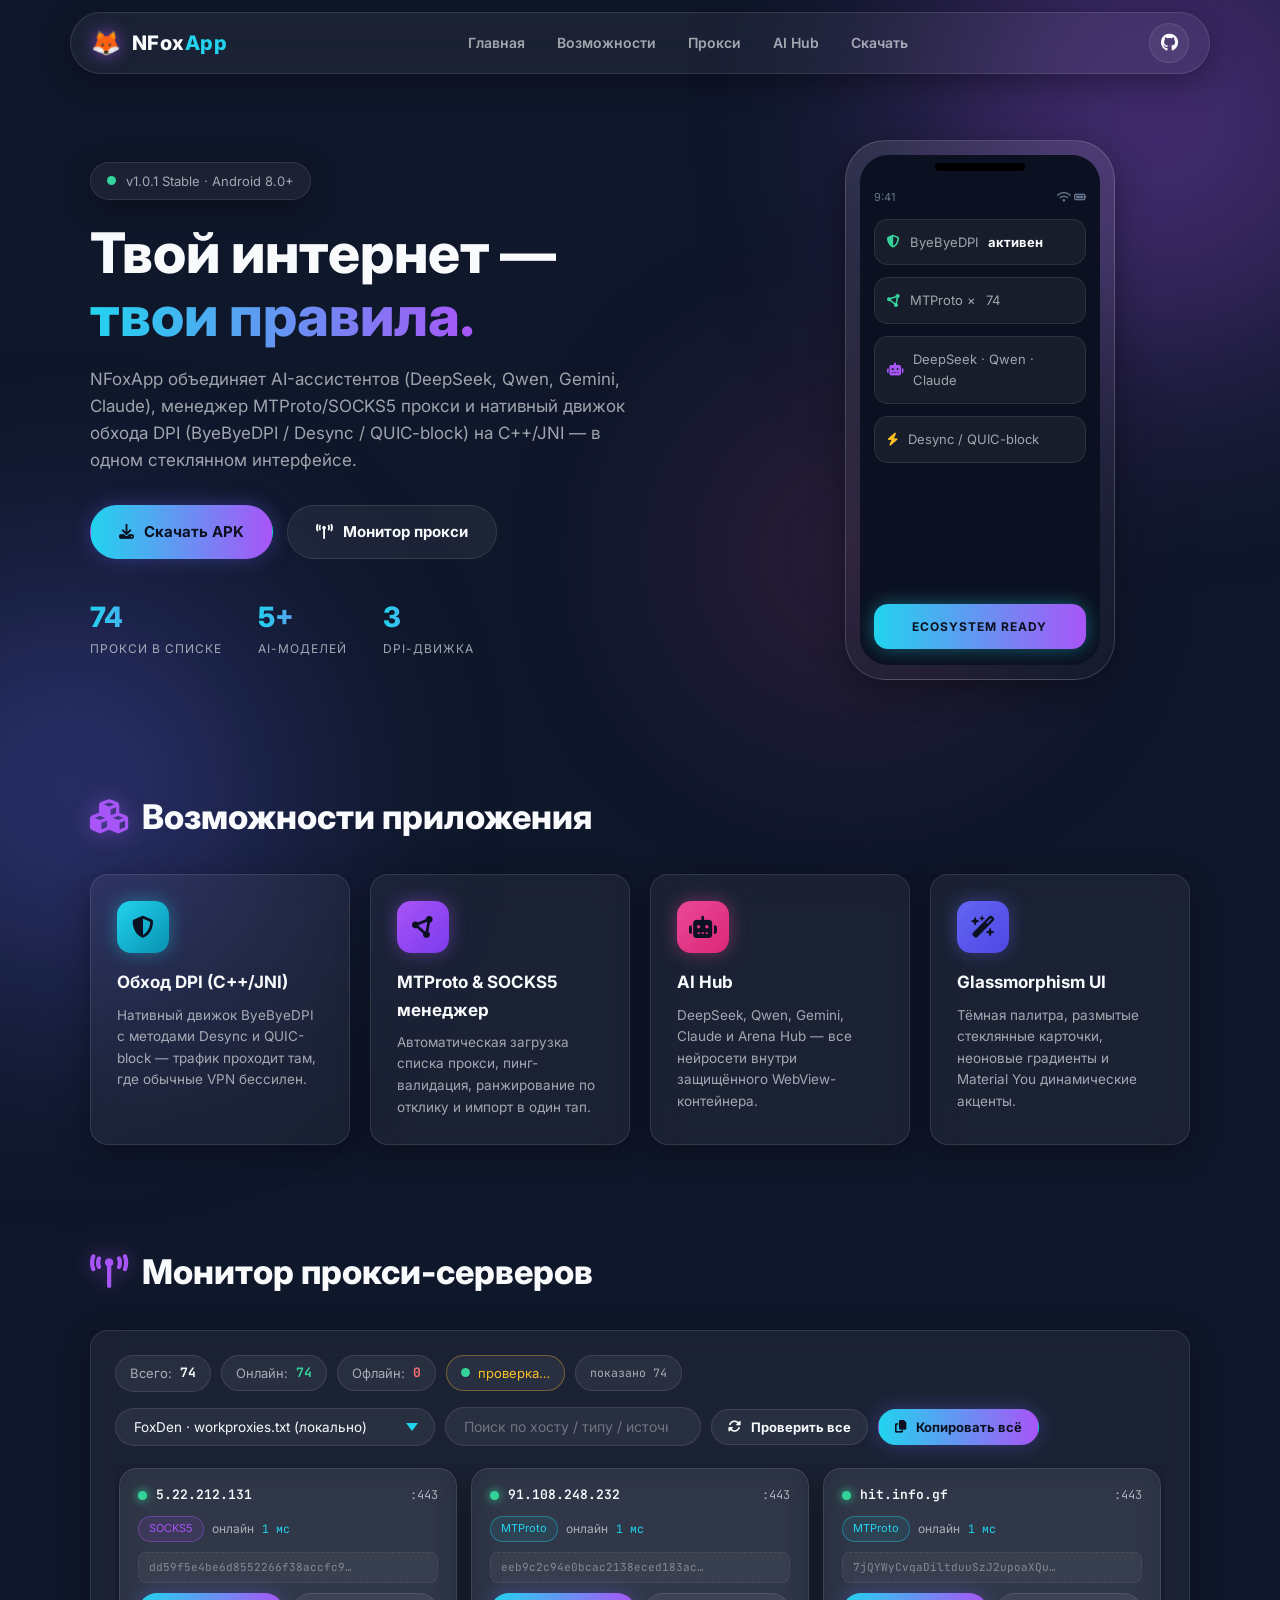
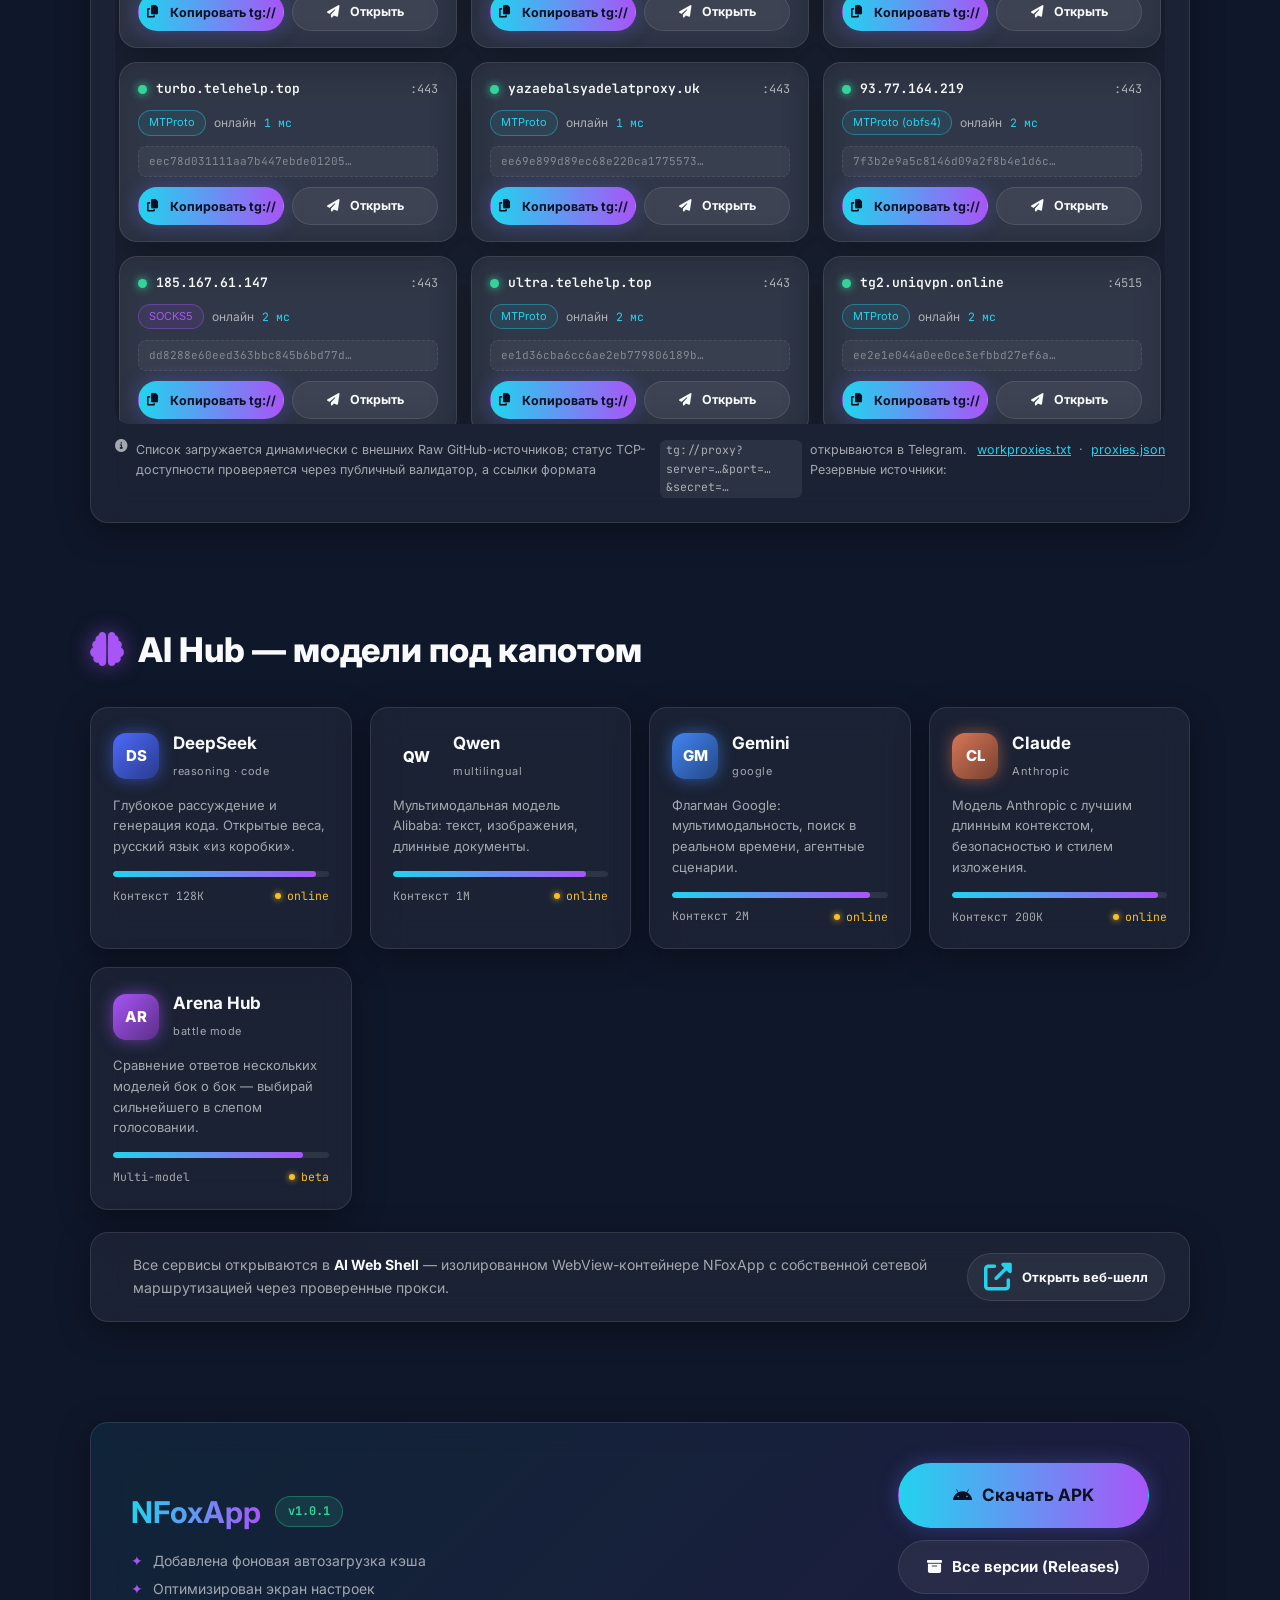
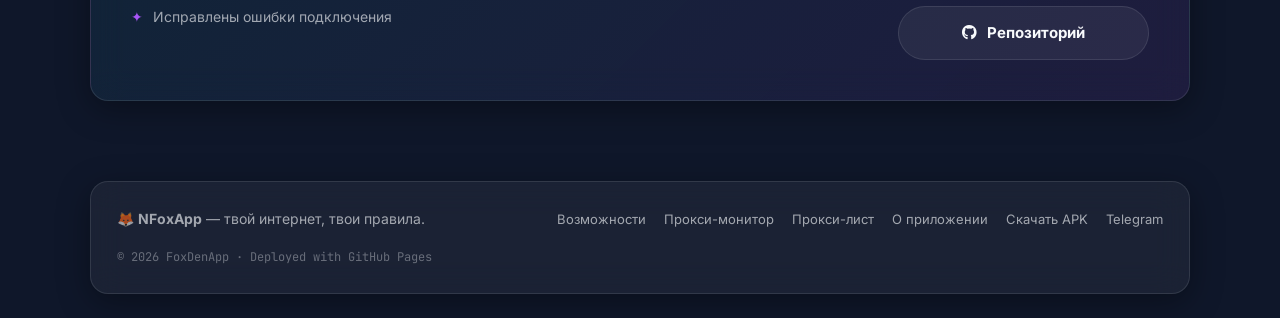
==== commit d82c1ca8: "Dynamic proxy parsing and UI modernization for FoxDenApp landing page - app.js: Implemented async fe" ====
--- a/index.html
+++ b/index.html
@@ -31,10 +31,10 @@
             <a href="#download">Скачать</a>
         </nav>
         <div class="header-actions">
-            <a href="https://github.com/FoxDenApp" target="_blank" rel="noopener" class="icon-btn" title="GitHub репозиторий">
+            <a href="https://github.com/Feniiiks83/FoxDenApp.github.io" target="_blank" rel="noopener" class="icon-btn" title="GitHub репозиторий">
                 <i class="fa-brands fa-github"></i>
             </a>
-            <button class="burger" id="burgerBtn" aria-label="Открыть меню">
+            <button class="burger" id="burgerBtn" aria-label="Открыть меню" aria-expanded="false" aria-controls="mainNav">
                 <span></span><span></span><span></span>
             </button>
         </div>
@@ -57,7 +57,7 @@
                     (ByeByeDPI / Desync / QUIC-block) на C++/JNI — в одном стеклянном интерфейсе.
                 </p>
                 <div class="hero-buttons">
-                    <a href="#download" class="btn btn-primary"><i class="fa-solid fa-download"></i> Скачать APK</a>
+                    <a href="https://github.com/Feniiiks83/FoxDenApp/releases/latest" id="heroDownloadBtn" class="btn btn-primary" target="_blank" rel="noopener"><i class="fa-solid fa-download"></i> Скачать APK</a>
                     <a href="#proxy-monitor" class="btn btn-ghost"><i class="fa-solid fa-tower-broadcast"></i> Монитор прокси</a>
                 </div>
                 <div class="hero-stats">
@@ -118,30 +118,45 @@
                         <span class="chip chip-online">Онлайн: <b id="pxOnline">0</b></span>
                         <span class="chip chip-offline">Офлайн: <b id="pxOffline">0</b></span>
                         <span class="chip chip-checking" id="pxChecking" hidden><span class="pulse-dot"></span> проверка…</span>
+                        <span class="chip chip-shown" id="proxyShownInfo">загрузка…</span>
                     </div>
                     <div class="monitor-actions">
-                        <input type="search" id="proxySearch" class="glass-input" placeholder="Поиск сервера…" aria-label="Поиск по серверам">
+                        <label class="sr-only" for="sourceSelect">Источник серверов</label>
+                        <select id="sourceSelect" class="glass-select" aria-label="Выбор источника серверов"></select>
+                        <input type="search" id="proxySearch" class="glass-input" placeholder="Поиск по хосту / типу / источнику…" aria-label="Поиск по серверам">
                         <button class="btn btn-small btn-ghost" id="checkAllBtn"><i class="fa-solid fa-rotate"></i> Проверить все</button>
                         <button class="btn btn-small btn-primary" id="copyAllBtn"><i class="fa-solid fa-copy"></i> Копировать всё</button>
                     </div>
                 </div>
-                <div class="proxy-list-wrap">
-                    <table class="proxy-table">
-                        <thead>
-                            <tr>
-                                <th>#</th><th>Сервер</th><th>Порт</th><th>Тип</th><th>Статус</th><th>Пинг</th><th></th>
-                            </tr>
-                        </thead>
-                        <tbody id="proxyTableBody">
-                            <tr><td colspan="7" class="proxy-empty">Загрузка списка из workproxies.txt…</td></tr>
-                        </tbody>
-                    </table>
+                <div class="proxy-grid-wrap" id="proxyGrid" aria-live="polite">
+                    <!-- Карточки серверов рендерятся динамически из app.js -->
+                    <div class="glass card px-card skeleton-card" aria-hidden="true">
+                        <div class="px-card-head"><span class="sk sk-dot"></span><span class="sk sk-line" style="flex:2"></span></div>
+                        <div class="sk sk-block"></div>
+                        <div class="px-card-actions"><span class="sk sk-btn"></span><span class="sk sk-btn"></span></div>
+                    </div>
+                    <div class="glass card px-card skeleton-card" aria-hidden="true">
+                        <div class="px-card-head"><span class="sk sk-dot"></span><span class="sk sk-line" style="flex:2"></span></div>
+                        <div class="sk sk-block"></div>
+                        <div class="px-card-actions"><span class="sk sk-btn"></span><span class="sk sk-btn"></span></div>
+                    </div>
+                    <div class="glass card px-card skeleton-card" aria-hidden="true">
+                        <div class="px-card-head"><span class="sk sk-dot"></span><span class="sk sk-line" style="flex:2"></span></div>
+                        <div class="sk sk-block"></div>
+                        <div class="px-card-actions"><span class="sk sk-btn"></span><span class="sk sk-btn"></span></div>
+                    </div>
+                    <div class="glass card px-card skeleton-card" aria-hidden="true">
+                        <div class="px-card-head"><span class="sk sk-dot"></span><span class="sk sk-line" style="flex:2"></span></div>
+                        <div class="sk sk-block"></div>
+                        <div class="px-card-actions"><span class="sk sk-btn"></span><span class="sk sk-btn"></span></div>
+                    </div>
                 </div>
                 <p class="monitor-note">
-                    <i class="fa-solid fa-circle-info"></i> Статус TCP-доступности проверяется из браузера через публичный валидатор;
-                    ссылки формата <code>tg://proxy?server=…&amp;port=…&amp;secret=…</code> открываются в Telegram.
-                    Актуальный источник: <a href="workproxies.txt" target="_blank">workproxies.txt</a> ·
-                    <a href="proxies.json" target="_blank">proxies.json</a>
+                    <i class="fa-solid fa-circle-info"></i> Список загружается динамически с внешних Raw GitHub-источников;
+                    статус TCP-доступности проверяется через публичный валидатор, а ссылки формата
+                    <code>tg://proxy?server=…&amp;port=…&amp;secret=…</code> открываются в Telegram.
+                    Резервные источники: <a href="workproxies.txt" target="_blank" rel="noopener">workproxies.txt</a> ·
+                    <a href="proxies.json" target="_blank" rel="noopener">proxies.json</a>
                 </p>
             </div>
         </section>
@@ -214,9 +229,9 @@
                     </ul>
                 </div>
                 <div class="download-actions">
-                    <a href="#" id="apkDownloadBtn" class="btn btn-primary btn-big"><i class="fa-brands fa-android"></i> Скачать APK</a>
-                    <a href="download.html" class="btn btn-ghost"><i class="fa-solid fa-box-archive"></i> Все версии</a>
-                    <a href="https://github.com/FoxDenApp" target="_blank" rel="noopener" class="btn btn-ghost"><i class="fa-brands fa-github"></i> Репозиторий</a>
+                    <a href="https://github.com/Feniiiks83/FoxDenApp/releases/latest" id="apkDownloadBtn" class="btn btn-primary btn-big" target="_blank" rel="noopener"><i class="fa-brands fa-android"></i> Скачать APK</a>
+                    <a href="https://github.com/Feniiiks83/FoxDenApp/releases" class="btn btn-ghost" target="_blank" rel="noopener"><i class="fa-solid fa-box-archive"></i> Все версии (Releases)</a>
+                    <a href="https://github.com/Feniiiks83/FoxDenApp.github.io" target="_blank" rel="noopener" class="btn btn-ghost"><i class="fa-brands fa-github"></i> Репозиторий</a>
                 </div>
             </div>
         </section>
@@ -228,8 +243,10 @@
             <div class="footer-brand">🦊 <b>NFoxApp</b> — твой интернет, твои правила.</div>
             <nav class="footer-nav">
                 <a href="#features">Возможности</a>
-                <a href="workproxies.txt">Прокси-лист</a>
+                <a href="#proxy-monitor">Прокси-монитор</a>
+                <a href="workproxies.txt" target="_blank" rel="noopener">Прокси-лист</a>
                 <a href="infoapp.html">О приложении</a>
+                <a href="https://github.com/Feniiiks83/FoxDenApp/releases/latest" target="_blank" rel="noopener">Скачать APK</a>
                 <a href="https://t.me/nfoxapp" target="_blank" rel="noopener">Telegram</a>
             </nav>
             <div class="footer-copy">© 2026 FoxDenApp · Deployed with GitHub Pages</div>
--- a/styles.css
+++ b/styles.css
@@ -200,43 +200,115 @@
 .chip b { color: var(--text); font-family: var(--mono); }
 .chip-online b { color: var(--ok); } .chip-offline b { color: var(--err); }
 .chip-checking { color: var(--warn); border-color: rgba(251,191,36,.35); }
-.monitor-actions { display: flex; gap: 10px; flex-wrap: wrap; }
+.chip-shown { font-family: var(--mono); font-size: 11.5px; }
+.monitor-actions { display: flex; gap: 10px; flex-wrap: wrap; align-items: center; }
 .glass-input {
     background: rgba(255,255,255,.06); border: 1px solid var(--glass-border); color: var(--text);
     border-radius: 999px; padding: 10px 18px; font-size: 14px; outline: none; font-family: var(--font);
     min-width: 180px; transition: .25s;
 }
 .glass-input:focus { border-color: var(--accent-cyan); box-shadow: 0 0 12px rgba(34,211,238,.3); }
-
-.proxy-list-wrap { overflow-x: auto; border-radius: 14px; border: 1px solid var(--glass-border); max-height: 460px; overflow-y: auto; }
-.proxy-table { width: 100%; border-collapse: collapse; font-size: 13.5px; min-width: 620px; }
-.proxy-table thead th {
-    position: sticky; top: 0; background: #111A2E; text-align: left; padding: 12px 14px;
-    font-size: 11px; text-transform: uppercase; letter-spacing: 1px; color: var(--text-sec);
-    border-bottom: 1px solid var(--glass-border); z-index: 2;
-}
-.proxy-table td { padding: 11px 14px; border-bottom: 1px solid rgba(255,255,255,.05); }
-.proxy-table tbody tr { transition: background .2s; }
-.proxy-table tbody tr:hover { background: rgba(168,85,247,.07); }
-.px-server { font-family: var(--mono); font-size: 12.5px; word-break: break-all; }
-.px-port { font-family: var(--mono); color: var(--text-sec); }
-.px-type { font-size: 11px; padding: 3px 10px; border-radius: 999px; border: 1px solid; }
+.glass-input::placeholder { color: rgba(248,250,252,.35); }
+
+/* Выпадающий список источников */
+.glass-select {
+    appearance: none; -webkit-appearance: none;
+    background: rgba(255,255,255,.06) url("data:image/svg+xml;charset=UTF-8,%3Csvg xmlns='http://www.w3.org/2000/svg' width='12' height='8' viewBox='0 0 12 8'%3E%3Cpath fill='%2322D3EE' d='M6 8 0 0h12z'/%3E%3C/svg%3E") no-repeat right 16px center;
+    border: 1px solid var(--glass-border); color: var(--text);
+    border-radius: 999px; padding: 10px 40px 10px 18px; font-size: 13.5px; font-family: var(--font);
+    outline: none; cursor: pointer; transition: .25s; max-width: 320px;
+}
+.glass-select:hover { border-color: rgba(34,211,238,.5); }
+.glass-select:focus { border-color: var(--accent-cyan); box-shadow: 0 0 12px rgba(34,211,238,.3); }
+.glass-select option { background: #111A2E; color: var(--text); }
+
+/* Скринридер-only подпись */
+.sr-only {
+    position: absolute; width: 1px; height: 1px; padding: 0; margin: -1px;
+    overflow: hidden; clip: rect(0 0 0 0); white-space: nowrap; border: 0;
+}
+
+/* Сетка интерактивных карточек серверов */
+.proxy-grid-wrap {
+    display: grid; grid-template-columns: repeat(auto-fill, minmax(260px, 1fr));
+    gap: 14px; max-height: 560px; overflow-y: auto; padding: 4px;
+    border-radius: 14px; scrollbar-width: thin; scrollbar-color: rgba(168,85,247,.4) transparent;
+}
+.proxy-grid-wrap::-webkit-scrollbar { width: 8px; }
+.proxy-grid-wrap::-webkit-scrollbar-thumb { background: rgba(168,85,247,.35); border-radius: 8px; }
+.px-card { padding: 16px 18px; display: flex; flex-direction: column; gap: 10px; min-width: 0; }
+.px-card-head { display: flex; align-items: center; gap: 9px; min-width: 0; }
+.px-host {
+    font-family: var(--mono); font-size: 13px; color: var(--text); font-weight: 600;
+    white-space: nowrap; overflow: hidden; text-overflow: ellipsis; min-width: 0; flex: 1;
+}
+.px-port { font-family: var(--mono); font-size: 12px; color: var(--text-sec); flex-shrink: 0; }
+.px-card-meta { display: flex; align-items: center; gap: 8px; flex-wrap: wrap; font-size: 12px; color: var(--text-sec); }
+.px-status-text { white-space: nowrap; }
+.px-ping { font-family: var(--mono); font-size: 11.5px; color: var(--accent-cyan); }
+.px-src {
+    font-size: 10.5px; padding: 2px 8px; border-radius: 999px; letter-spacing: .3px;
+    background: rgba(99,102,241,.12); color: #A5B4FC; border: 1px solid rgba(99,102,241,.35);
+    max-width: 100%; overflow: hidden; text-overflow: ellipsis; white-space: nowrap;
+}
+.px-secret {
+    font-family: var(--mono); font-size: 11px; color: rgba(248,250,252,.4);
+    background: rgba(255,255,255,.04); border: 1px dashed rgba(255,255,255,.09);
+    border-radius: 8px; padding: 6px 10px; overflow: hidden; text-overflow: ellipsis; white-space: nowrap;
+}
+.px-card-actions { display: flex; gap: 8px; flex-wrap: wrap; margin-top: auto; }
+.px-card-actions .btn { flex: 1; min-width: 120px; padding: 8px 12px; font-size: 12.5px; white-space: nowrap; }
+.px-copy-btn i { margin-right: 2px; }
+
+.px-type { font-size: 11px; padding: 3px 10px; border-radius: 999px; border: 1px solid; flex-shrink: 0; }
 .px-type.mtproto { color: var(--accent-cyan); border-color: rgba(34,211,238,.4); background: rgba(34,211,238,.08); }
+.px-type.socks5  { color: var(--accent-purple); border-color: rgba(168,85,247,.4); background: rgba(168,85,247,.1); }
 .px-type.simple  { color: var(--warn); border-color: rgba(251,191,36,.4); background: rgba(251,191,36,.08); }
-.px-status { display: inline-flex; align-items: center; gap: 8px; font-size: 12px; }
 .px-dot { width: 9px; height: 9px; border-radius: 50%; background: #475569; flex-shrink: 0; }
 .px-dot.online { background: var(--ok); box-shadow: 0 0 8px var(--ok); }
 .px-dot.offline { background: var(--err); }
 .px-dot.pending { background: var(--warn); animation: pulse 1.2s infinite; }
-.px-ping { font-family: var(--mono); font-size: 12px; color: var(--text-sec); }
-.px-copy {
-    background: rgba(255,255,255,.06); border: 1px solid var(--glass-border); color: var(--text);
-    border-radius: 10px; width: 34px; height: 34px; cursor: pointer; transition: .25s;
-}
-.px-copy:hover { border-color: var(--accent-purple); box-shadow: 0 0 10px rgba(168,85,247,.4); }
-.px-open { color: var(--accent-cyan); text-decoration: none; font-size: 15px; }
-.px-open:hover { text-shadow: 0 0 10px var(--accent-cyan); }
-.proxy-empty { text-align: center; color: var(--text-sec); padding: 30px !important; }
+.list-cap-note {
+    grid-column: 1 / -1; text-align: center; font-size: 12.5px; color: var(--text-sec);
+    padding: 8px; font-family: var(--mono);
+}
+
+/* Skeleton loaders на время сетевых запросов */
+.skeleton-card { pointer-events: none; }
+.sk {
+    display: inline-block; border-radius: 8px; position: relative; overflow: hidden;
+    background: rgba(255,255,255,.07); flex-shrink: 0;
+}
+.sk::after {
+    content: ''; position: absolute; inset: 0;
+    background: linear-gradient(90deg, transparent, rgba(255,255,255,.09), transparent);
+    animation: shimmer 1.4s infinite; transform: translateX(-100%);
+}
+@keyframes shimmer { to { transform: translateX(100%); } }
+.sk-dot { width: 12px; height: 12px; border-radius: 50%; }
+.sk-line { height: 12px; min-width: 60px; }
+.sk-block { height: 26px; width: 100%; }
+.sk-btn { height: 32px; flex: 1; border-radius: 999px; min-width: 90px; }
+.skeleton-card .px-card-head { display: flex; align-items: center; gap: 9px; }
+.skeleton-card .px-card-actions { display: flex; gap: 8px; }
+
+/* Плашка ошибки сети с кнопкой «Повторить» */
+.error-panel {
+    grid-column: 1 / -1; display: flex; align-items: center; gap: 16px; flex-wrap: wrap;
+    padding: 22px 26px; border-color: rgba(248,113,113,.4);
+    background: linear-gradient(135deg, rgba(248,113,113,.08), rgba(251,191,36,.05));
+}
+.error-panel > i { font-size: 26px; color: var(--err); filter: drop-shadow(0 0 10px rgba(248,113,113,.5)); }
+.error-panel-text { display: flex; flex-direction: column; gap: 4px; flex: 1; min-width: 200px; }
+.error-panel-text b { font-size: 15px; }
+.error-panel-text span { font-size: 13px; color: var(--text-sec); font-family: var(--mono); }
+#retryLoadBtn { flex-shrink: 0; }
+
+.proxy-empty {
+    grid-column: 1 / -1; text-align: center; color: var(--text-sec); padding: 34px 20px;
+    display: flex; flex-direction: column; align-items: center; gap: 10px; font-size: 14px;
+}
+.proxy-empty i { font-size: 22px; color: var(--accent-purple); }
 .monitor-note { margin-top: 16px; font-size: 12.5px; color: var(--text-sec); display: flex; gap: 8px; align-items: flex-start; }
 .monitor-note code { font-family: var(--mono); background: rgba(255,255,255,.07); padding: 1px 6px; border-radius: 6px; font-size: 11.5px; }
 .monitor-note a { color: var(--accent-cyan); }
@@ -334,11 +406,14 @@
     .site-header { top: 8px; padding: 8px 14px; }
     .monitor-toolbar { flex-direction: column; align-items: stretch; }
     .monitor-actions { flex-direction: column; }
-    .monitor-actions .btn, .monitor-actions .glass-input { width: 100%; }
+    .monitor-actions .btn, .monitor-actions .glass-input, .monitor-actions .glass-select { width: 100%; max-width: 100%; }
+    .proxy-grid-wrap { grid-template-columns: 1fr; max-height: none; }
+    .px-card-actions .btn { min-width: 0; }
+    .error-panel { flex-direction: column; align-items: stretch; text-align: center; }
+    #retryLoadBtn { width: 100%; }
     .download-card { padding: 26px; }
     .download-actions { width: 100%; }
     .phone-mock { width: 230px; height: 470px; }
-    .proxy-table { font-size: 12.5px; }
 }
 
 @media (prefers-reduced-motion: reduce) {
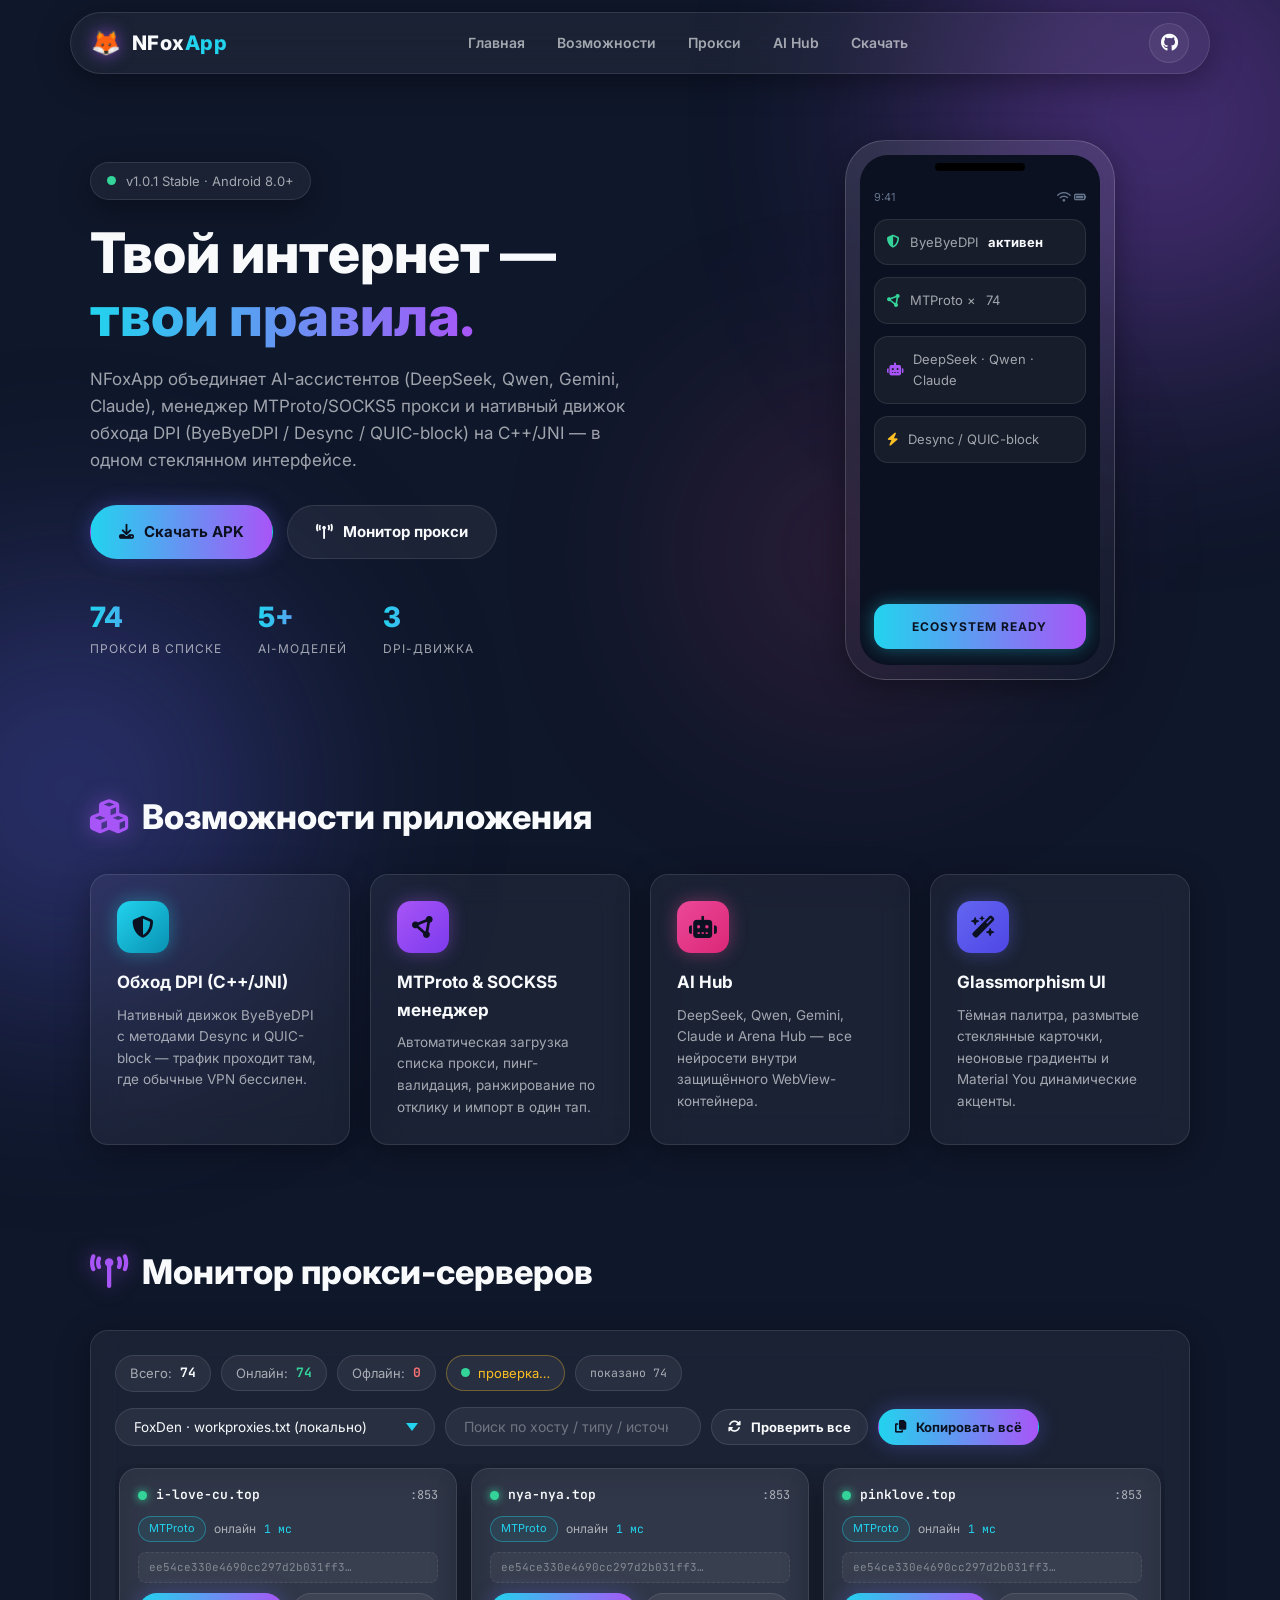
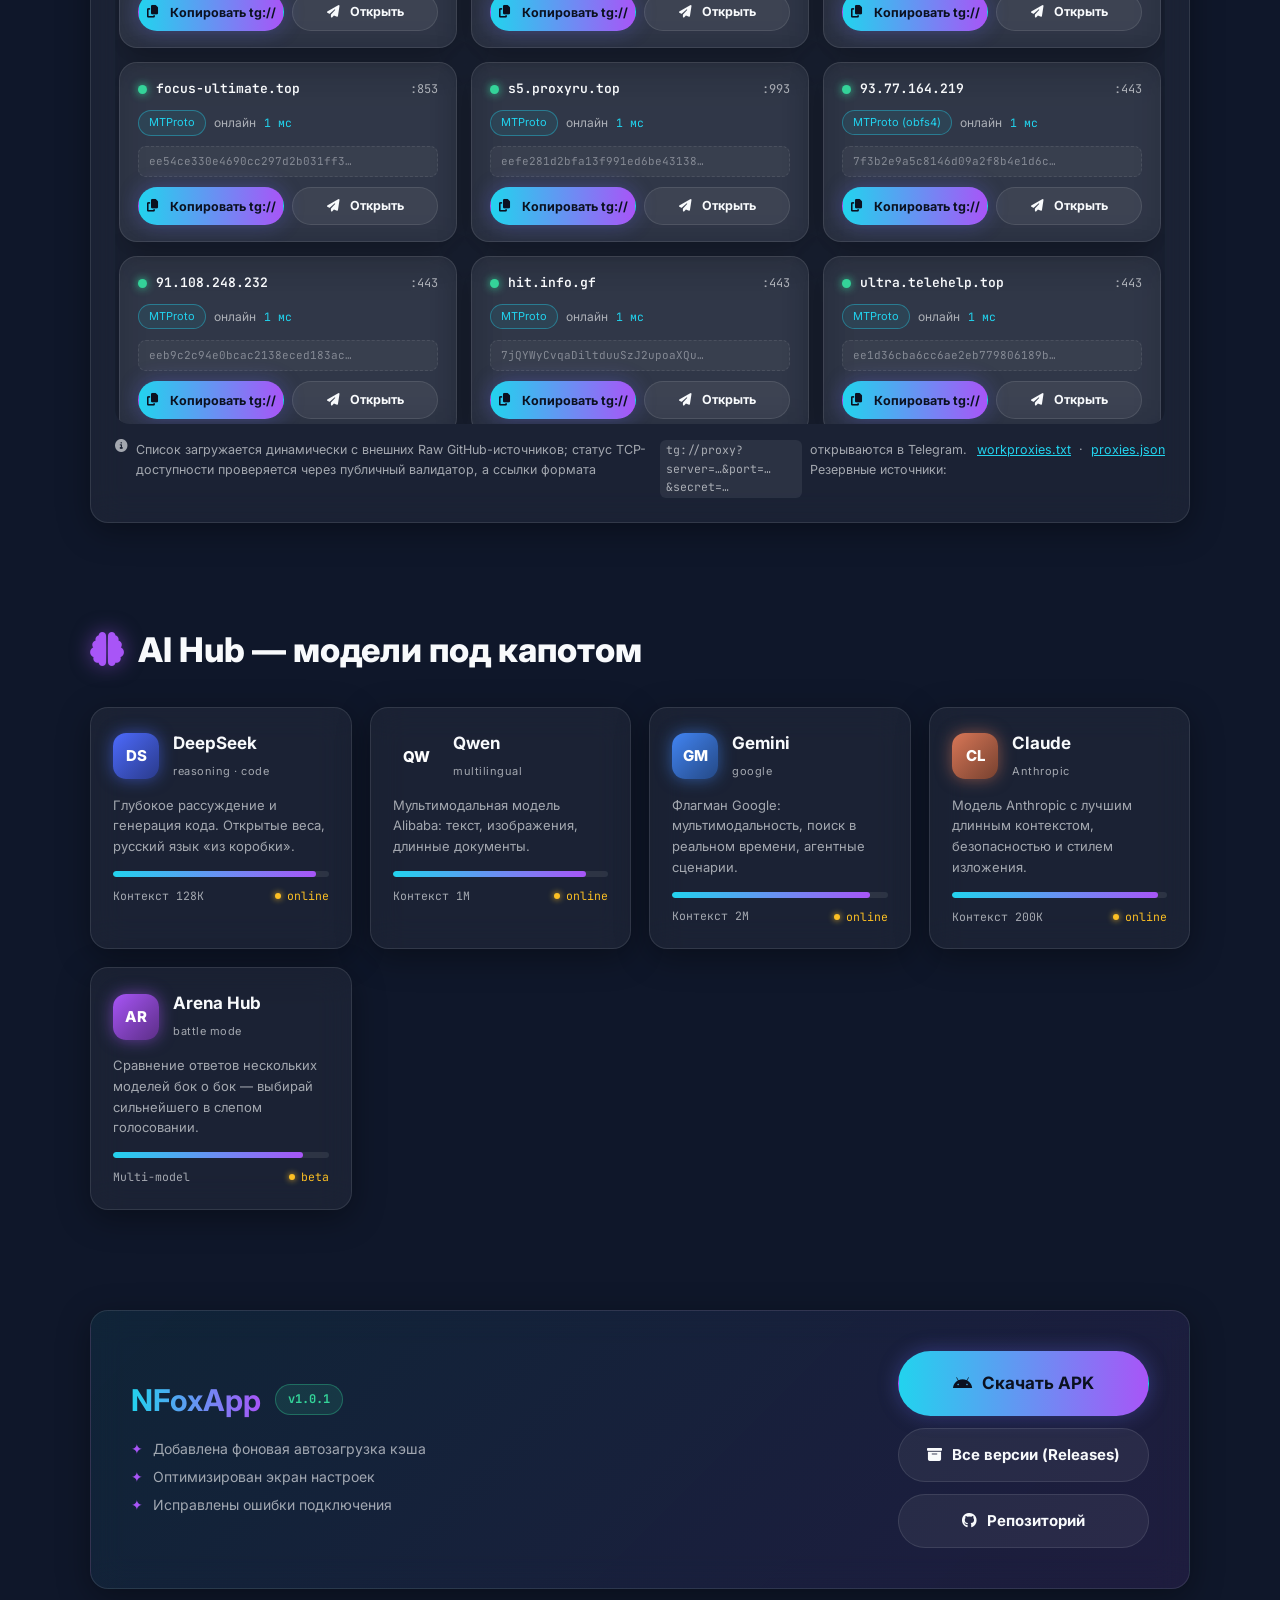
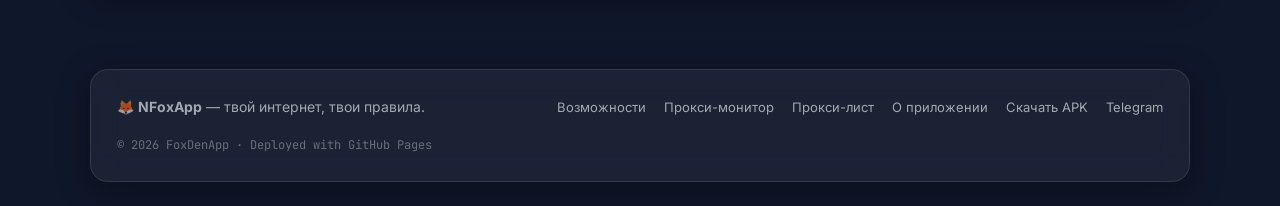
==== commit 593888e2: "Update index.html" ====
--- a/index.html
+++ b/index.html
@@ -211,12 +211,6 @@
                     <div class="ai-meta"><span>Multi-model</span><span class="ai-status">beta</span></div>
                 </article>
             </div>
-            <div class="glass card ai-shell-note reveal">
-                <i class="fa-solid fa-browser"></i>
-                <p>Все сервисы открываются в <b>AI Web Shell</b> — изолированном WebView-контейнере NFoxApp
-                   с собственной сетевой маршрутизацией через проверенные прокси.</p>
-                <button class="btn btn-small btn-ghost" id="openShellBtn"><i class="fa-solid fa-up-right-from-square"></i> Открыть веб-шелл</button>
-            </div>
         </section>
 
         <!-- ===================== СКАЧИВАНИЕ ===================== -->
